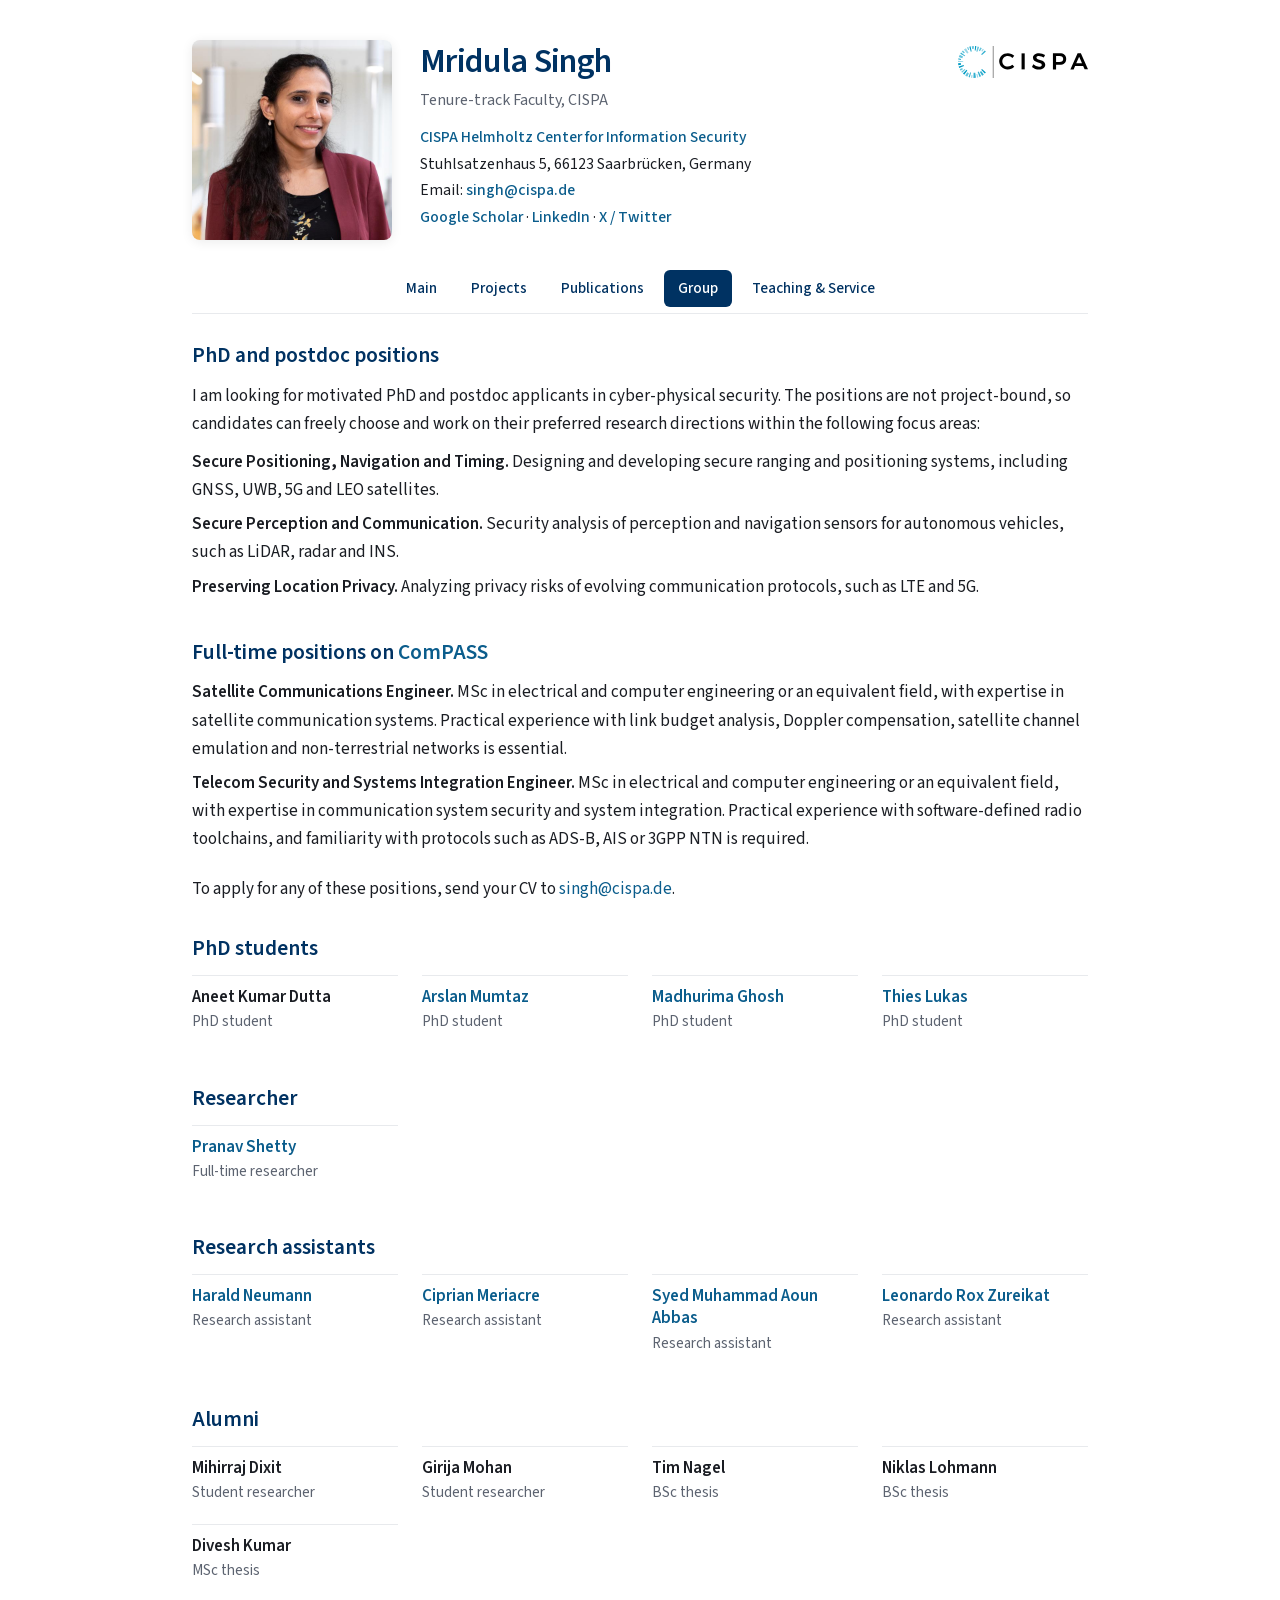
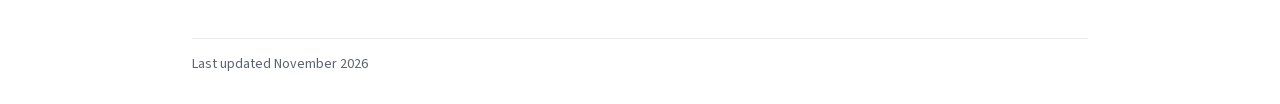
==== group.html @ a7cb1bf7 "new" ====
<!doctype html>
<html lang="en">
  <head>
    <meta charset="utf-8">
    <meta name="viewport" content="width=device-width, initial-scale=1">
    <title>Group · Mridula Singh</title>
    <meta name="description" content="Mridula Singh, tenure-track faculty at CISPA Helmholtz Center for Information Security. Wireless and systems security.">
    <link rel="stylesheet" href="style.css">
  </head>
  <body>
    <div class="wrap">
      <header class="site-header">
        <img class="headshot" src="mridula.jpg" width="600" height="600" alt="Portrait of Mridula Singh">
        <div class="info">
          <h1><a href="index.html">Mridula Singh</a></h1>
          <p class="tagline">Tenure-track Faculty, CISPA</p>
          <p class="hmeta"><a href="https://cispa.de/en/people/c01mrsi" target="_blank" rel="noopener">CISPA Helmholtz Center for Information Security</a><br>Stuhlsatzenhaus 5, 66123 Saarbrücken, Germany<br>Email: <a href="mailto:singh@cispa.de">singh@cispa.de</a><br><a href="https://scholar.google.com/citations?user=0nTK5BsAAAAJ" target="_blank" rel="noopener">Google Scholar</a> · <a href="https://www.linkedin.com/in/mridula-singh-9a480925" target="_blank" rel="noopener">LinkedIn</a> · <a href="https://twitter.com/singh_mridula" target="_blank" rel="noopener">X / Twitter</a></p>
        </div>
        <div class="logos">
          <img src="cispa-logo.svg" width="4100" height="1000" alt="CISPA">
        </div>
      </header>
      <nav id="mainmenu" aria-label="Main">
        <ul>
          <li><a href="index.html">Main</a></li>
          <li><a href="projects.html">Projects</a></li>
          <li><a href="publications.html">Publications</a></li>
          <li><a href="group.html" class="selected">Group</a></li>
          <li><a href="teaching-service.html">Teaching &amp; Service</a></li>
        </ul>
      </nav>
      <main>
        <h2 id="positions">PhD and postdoc positions</h2>
        <p class="roles">I am looking for motivated PhD and postdoc applicants in cyber-physical security. The positions are not project-bound, so candidates can freely choose and work on their preferred research directions within the following focus areas:</p>
        <ul class="plain roles">
          <li><span class="rname">Secure Positioning, Navigation and Timing.</span> Designing and developing secure ranging and positioning systems, including GNSS, UWB, 5G and LEO satellites.</li>
          <li><span class="rname">Secure Perception and Communication.</span> Security analysis of perception and navigation sensors for autonomous vehicles, such as LiDAR, radar and INS.</li>
          <li><span class="rname">Preserving Location Privacy.</span> Analyzing privacy risks of evolving communication protocols, such as LTE and 5G.</li>
        </ul>
        <h2>Full-time positions on <a href="https://www.forschung-it-sicherheit-kommunikationssysteme.de/projekte/compass" target="_blank" rel="noopener">ComPASS</a></h2>
        <ul class="plain roles">
          <li><span class="rname">Satellite Communications Engineer.</span> MSc in electrical and computer engineering or an equivalent field, with expertise in satellite communication systems. Practical experience with link budget analysis, Doppler compensation, satellite channel emulation and non-terrestrial networks is essential.</li>
          <li><span class="rname">Telecom Security and Systems Integration Engineer.</span> MSc in electrical and computer engineering or an equivalent field, with expertise in communication system security and system integration. Practical experience with software-defined radio toolchains, and familiarity with protocols such as ADS-B, AIS or 3GPP NTN is required.</li>
        </ul>
        <p class="apply">To apply for any of these positions, send your CV to <a href="mailto:singh@cispa.de">singh@cispa.de</a>.</p>
        <h2>PhD students</h2>
        <ul class="people">
          <li><span class="pname">Aneet Kumar Dutta</span><span class="pline">PhD student</span></li>
          <li><span class="pname"><a href="https://cispa.de/en/people/c01armu" target="_blank" rel="noopener">Arslan Mumtaz</a></span><span class="pline">PhD student</span></li>
          <li><span class="pname"><a href="https://cispa.de/en/people/c01magh" target="_blank" rel="noopener">Madhurima Ghosh</a></span><span class="pline">PhD student</span></li>
          <li><span class="pname"><a href="https://cispa.de/en/people/c01thlu" target="_blank" rel="noopener">Thies Lukas</a></span><span class="pline">PhD student</span></li>
        </ul>
        <h2>Researcher</h2>
        <ul class="people">
          <li><span class="pname"><a href="https://cispa.de/en/people/c01prsh" target="_blank" rel="noopener">Pranav Shetty</a></span><span class="pline">Full-time researcher</span></li>
        </ul>
        <h2>Research assistants</h2>
        <ul class="people">
          <li><span class="pname"><a href="https://cispa.de/en/people/c03hane" target="_blank" rel="noopener">Harald Neumann</a></span><span class="pline">Research assistant</span></li>
          <li><span class="pname"><a href="https://cispa.de/en/people/c01cime" target="_blank" rel="noopener">Ciprian Meriacre</a></span><span class="pline">Research assistant</span></li>
          <li><span class="pname"><a href="https://cispa.de/en/people/c01syab" target="_blank" rel="noopener">Syed Muhammad Aoun Abbas</a></span><span class="pline">Research assistant</span></li>
          <li><span class="pname"><a href="https://cispa.de/en/people/c01lezu" target="_blank" rel="noopener">Leonardo Rox Zureikat</a></span><span class="pline">Research assistant</span></li>
        </ul>
        <h2>Alumni</h2>
        <ul class="people">
          <li><span class="pname">Mihirraj Dixit</span><span class="pline">Student researcher</span></li>
          <li><span class="pname">Girija Mohan</span><span class="pline">Student researcher</span></li>
          <li><span class="pname">Tim Nagel</span><span class="pline">BSc thesis</span></li>
          <li><span class="pname">Niklas Lohmann</span><span class="pline">BSc thesis</span></li>
          <li><span class="pname">Divesh Kumar</span><span class="pline">MSc thesis</span></li>
        </ul>
      </main>
      <footer class="foot">
        Last updated November 2026
      </footer>
    </div>
  </body>
</html>
---- style.css ----
@font-face {
  font-family: 'Source Sans 3';
  font-style: normal;
  font-weight: 400 600;
  font-display: swap;
  src: url(fonts/source-sans-3-normal-latin-ext.woff2) format('woff2');
  unicode-range: U+0100-02BA, U+02BD-02C5, U+02C7-02CC, U+02CE-02D7, U+02DD-02FF, U+0304, U+0308, U+0329, U+1D00-1DBF, U+1E00-1E9F, U+1EF2-1EFF, U+2020, U+20A0-20AB, U+20AD-20C4, U+2113, U+2C60-2C7F, U+A720-A7FF;
}

@font-face {
  font-family: 'Source Sans 3';
  font-style: normal;
  font-weight: 400 600;
  font-display: swap;
  src: url(fonts/source-sans-3-normal-latin.woff2) format('woff2');
  unicode-range: U+0000-00FF, U+0131, U+0152-0153, U+02BB-02BC, U+02C6, U+02DA, U+02DC, U+0304, U+0308, U+0329, U+2000-206F, U+20AC, U+2122, U+2191, U+2193, U+2212, U+2215, U+FEFF, U+FFFD;
}

:root {
  --bg: #ffffff;
  --surface: #fff;
  --ink: #1a1d23;
  --muted: #5c6370;
  --link: #0b5d8c;
  --link-hover: #084a70;
  --accent: #003262;
  --line: #e8eaed;
  --sans: "Source Sans 3",system-ui,-apple-system,"Segoe UI",Roboto,"Helvetica Neue",Arial,sans-serif;
}

* {
  box-sizing: border-box;
}

html {
  scroll-behavior: smooth;
  -webkit-text-size-adjust: 100%;
}

body {
  margin: 0;
  background: var(--bg);
  color: var(--ink);
  font: 400 17px/1.65 var(--sans);
  overflow-wrap: break-word;
}

a {
  color: var(--link);
  text-decoration: none;
  text-underline-offset: .15em;
}

a:hover {
  color: var(--link-hover);
  text-decoration: underline;
}

:focus-visible {
  outline: 2px solid var(--accent);
  outline-offset: 2px;
}

h1,h2,p {
  margin: 0;
}

ul {
  list-style: none;
  margin: 0;
  padding: 0;
}

img {
  max-width: 100%;
  height: auto;
}

.wrap {
  max-width: 60rem;
  margin: 0 auto;
  padding: 32px 32px 28px;
}

.site-header {
  display: grid;
  grid-template-columns: auto minmax(0,1fr) auto;
  gap: 28px;
  align-items: start;
  padding: 8px 0 4px;
  margin-bottom: 20px;
}

.headshot {
  display: block;
  width: 200px;
  border-radius: 8px;
  box-shadow: 0 2px 12px rgba(0,0,0,.08);
}

.info h1 {
  font-size: 34px;
  font-weight: 600;
  letter-spacing: -.02em;
  line-height: 1.2;
  color: var(--accent);
  margin: 2px 0 6px;
}

.info h1 a {
  color: inherit;
  text-decoration: none;
}

.tagline {
  font-size: 16px;
  line-height: 1.45;
  color: var(--muted);
  margin-bottom: 12px;
}

.hmeta {
  font-size: 15.7px;
  line-height: 1.7;
}

.hmeta a {
  font-weight: 500;
}

.logos img {
  display: block;
  width: 130px;
  margin-top: 6px;
}

#mainmenu ul {
  display: flex;
  flex-wrap: wrap;
  justify-content: center;
  gap: 4px 6px;
  padding: 6px 0;
  border-bottom: 1px solid var(--line);
}

#mainmenu a {
  display: inline-block;
  font-size: 15.2px;
  font-weight: 500;
  line-height: 1.4;
  padding: 8px 14px;
  border-radius: 6px;
  color: var(--accent);
  white-space: nowrap;
}

#mainmenu a:hover {
  color: var(--accent);
  background: rgba(0,50,98,.08);
  text-decoration: none;
}

#mainmenu a.selected,#mainmenu a.selected:hover {
  background: var(--accent);
  color: #fff;
}

main {
  padding: 28px 0 36px;
}

main h2 {
  color: var(--accent);
  font-size: 21.5px;
  font-weight: 600;
  line-height: 1.3;
  margin: 32px 0 12px;
}

main>h2:first-child,main>.project:first-child {
  margin-top: 0;
}

.bio p {
  margin-bottom: 16px;
}

.news li {
  display: grid;
  grid-template-columns: 78px minmax(0,1fr);
  gap: 12px;
  padding: 0 0 8px;
}

.date {
  font-size: 15px;
  color: var(--muted);
  white-space: nowrap;
  line-height: 1.75;
}

.selected li {
  padding: 0 0 10px;
}

.selected a {
  font-weight: 500;
}

.meta {
  display: block;
  font-size: 15px;
  color: var(--muted);
}

.award {
  color: var(--accent);
  font-weight: 600;
}

.more {
  font-weight: 500;
}

.project {
  display: grid;
  grid-template-columns: 260px minmax(0,1fr);
  gap: 28px;
  align-items: start;
  padding: 28px 0;
  border-top: 1px solid var(--line);
}

.project:first-of-type {
  border-top: 0;
  padding-top: 4px;
}

.project.flip {
  grid-template-columns: minmax(0,1fr) 260px;
}

.project.flip .p-media {
  order: 2;
}

.p-media {
  background: var(--surface);
  border: 1px solid var(--line);
  border-radius: 10px;
  padding: 8px;
  overflow: hidden;
  box-shadow: 0 1px 2px rgba(0,0,0,.04);
}

.p-img {
  display: block;
  aspect-ratio: 260/167;
}

.p-img img {
  display: block;
  width: 100%;
  height: 100%;
  object-fit: contain;
}

.p-video {
  position: relative;
}

.p-video::after {
  content: "";
  position: absolute;
  left: 50%;
  top: 50%;
  width: 46px;
  height: 46px;
  margin: -23px 0 0 -23px;
  border-radius: 50%;
  background: rgba(0,50,98,.82) url("data:image/svg+xml,%3Csvg xmlns='http://www.w3.org/2000/svg' viewBox='0 0 24 24'%3E%3Cpath fill='white' d='M8 5v14l11-7z'/%3E%3C/svg%3E") center/28px no-repeat;
}

.p-video:hover::after {
  background-color: var(--link);
}

.p-cap {
  font-size: 13px;
  line-height: 1.35;
  color: var(--muted);
  margin: 6px 0 0;
  text-align: center;
}

.vid-dlg {
  width: min(960px,94vw);
  padding: 0;
  border: 0;
  background: transparent;
  overflow: visible;
  margin: auto;
}

.vid-dlg::backdrop {
  background: rgba(10,14,20,.84);
}

.vid-dlg iframe {
  display: block;
  width: 100%;
  aspect-ratio: 16/9;
  border: 0;
  background: #000;
  border-radius: 6px;
}

.vid-dlg form {
  text-align: right;
  margin: 0 0 8px;
}

.vid-x {
  font: 500 14px/1 var(--sans);
  color: #fff;
  background: none;
  border: 1px solid rgba(255,255,255,.55);
  border-radius: 4px;
  padding: 7px 12px;
  cursor: pointer;
}

.vid-x:hover {
  background: rgba(255,255,255,.14);
}

.project h2 {
  font-size: 19.5px;
  line-height: 1.3;
  margin: 0 0 8px;
}

.project h2 a,.p-title {
  color: var(--accent);
}

.related {
  margin-top: 12px;
  padding-top: 10px;
  border-top: 1px solid var(--line);
}

.related li {
  font-size: 15.5px;
  line-height: 1.5;
  padding: 0 0 6px;
}

.plinks {
  font-weight: 500;
  white-space: nowrap;
}

.plinks a {
  margin-right: 10px;
}

h2.year {
  margin-top: 28px;
}

main>h2.year:first-child {
  margin-top: 0;
}

.pubs li {
  padding: 0 0 14px;
}

.pub-title {
  display: block;
  font-weight: 600;
  line-height: 1.4;
}

.authors {
  display: block;
  font-size: 15.5px;
  color: var(--muted);
}

.pub-foot {
  display: flex;
  flex-wrap: wrap;
  gap: 0 12px;
  font-size: 15.5px;
  color: var(--muted);
}

.vshort {
  color: var(--ink);
  font-weight: 600;
}

.plain li {
  padding: 0 0 6px;
}

p.roles {
  margin-bottom: 10px;
}

.apply {
  margin-top: 16px;
}

.rname {
  font-weight: 600;
}

.people {
  display: grid;
  grid-template-columns: repeat(auto-fill,minmax(170px,1fr));
  gap: 0 24px;
}

.people li {
  border-top: 1px solid var(--line);
  padding: 10px 0 18px;
}

.pname {
  display: block;
  font-weight: 600;
  line-height: 1.3;
}

.pline {
  display: block;
  font-size: 15px;
  color: var(--muted);
  margin-top: 2px;
}

.foot {
  border-top: 1px solid var(--line);
  padding-top: 14px;
  font-size: 14px;
  color: var(--muted);
}

@media(max-width:720px) {
  .wrap {
    padding: 16px 16px 24px;
  }
  .site-header {
    grid-template-columns: minmax(0,1fr);
    text-align: center;
    gap: 16px;
    padding: 8px 0 0;
  }
  .headshot {
    justify-self: center;
    width: 180px;
  }
  .logos img {
    margin: 0 auto;
    width: 120px;
  }
  .project,.project.flip {
    grid-template-columns: minmax(0,1fr);
    gap: 16px;
  }
  .project.flip .p-media {
    order: 0;
  }
  .p-media {
    max-width: 280px;
  }
  #mainmenu a {
    padding: 7px 11px;
  }
}
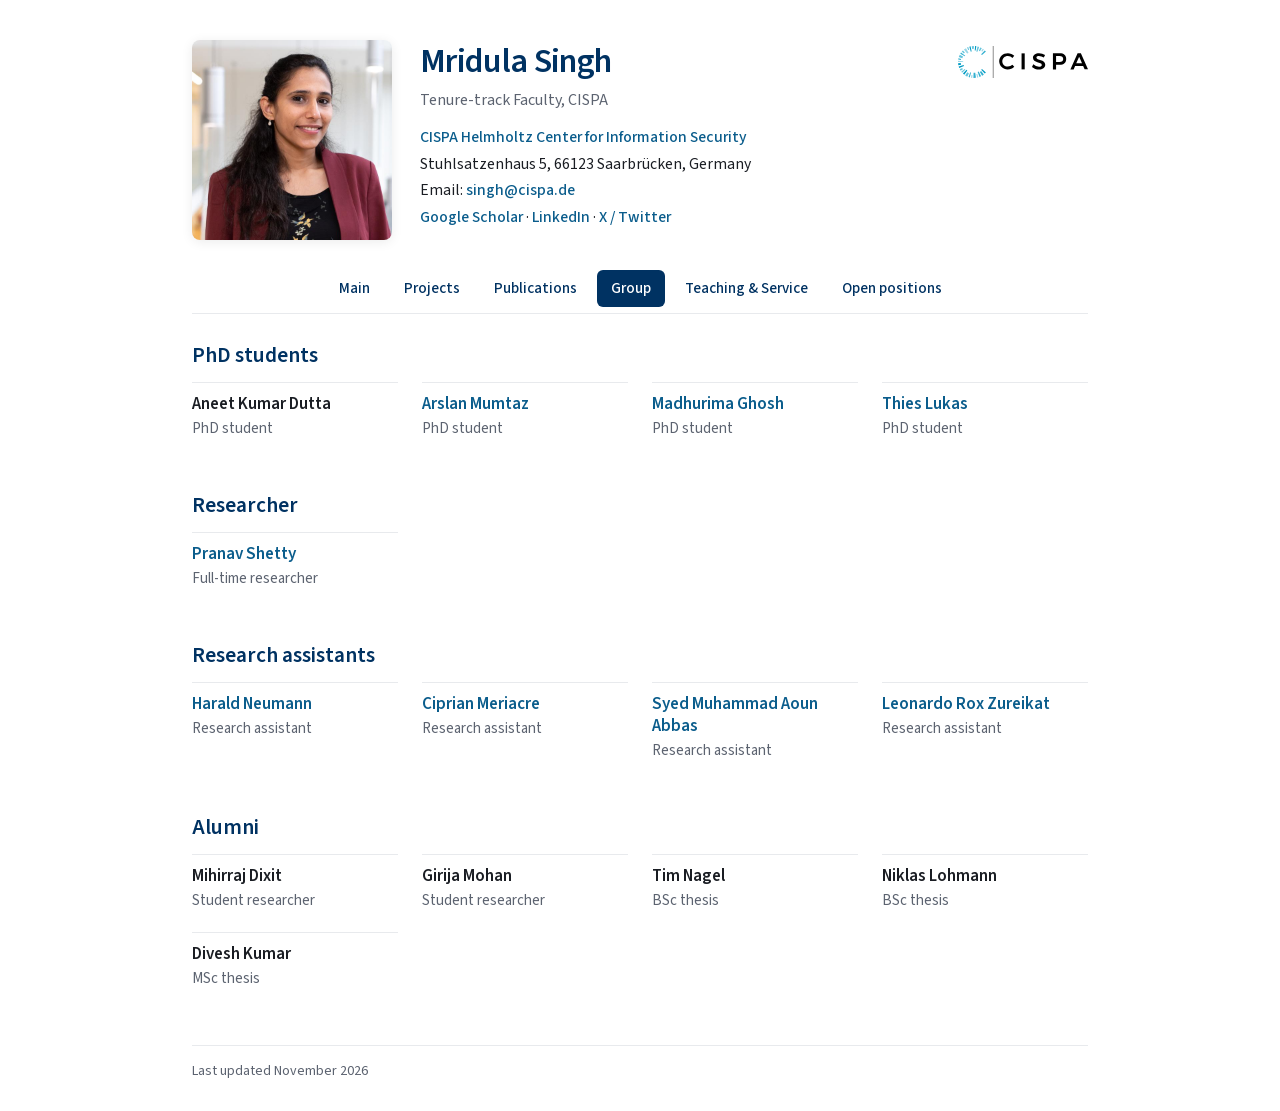
==== commit 319ab3bc: "new_16" ====
--- a/group.html
+++ b/group.html
@@ -27,22 +27,10 @@
           <li><a href="publications.html">Publications</a></li>
           <li><a href="group.html" class="selected">Group</a></li>
           <li><a href="teaching-service.html">Teaching &amp; Service</a></li>
+          <li><a href="positions.html">Open positions</a></li>
         </ul>
       </nav>
       <main>
-        <h2 id="positions">PhD and postdoc positions</h2>
-        <p class="roles">I am looking for motivated PhD and postdoc applicants in cyber-physical security. The positions are not project-bound, so candidates can freely choose and work on their preferred research directions within the following focus areas:</p>
-        <ul class="plain roles">
-          <li><span class="rname">Secure Positioning, Navigation and Timing.</span> Designing and developing secure ranging and positioning systems, including GNSS, UWB, 5G and LEO satellites.</li>
-          <li><span class="rname">Secure Perception and Communication.</span> Security analysis of perception and navigation sensors for autonomous vehicles, such as LiDAR, radar and INS.</li>
-          <li><span class="rname">Preserving Location Privacy.</span> Analyzing privacy risks of evolving communication protocols, such as LTE and 5G.</li>
-        </ul>
-        <h2>Full-time positions on <a href="https://www.forschung-it-sicherheit-kommunikationssysteme.de/projekte/compass" target="_blank" rel="noopener">ComPASS</a></h2>
-        <ul class="plain roles">
-          <li><span class="rname">Satellite Communications Engineer.</span> MSc in electrical and computer engineering or an equivalent field, with expertise in satellite communication systems. Practical experience with link budget analysis, Doppler compensation, satellite channel emulation and non-terrestrial networks is essential.</li>
-          <li><span class="rname">Telecom Security and Systems Integration Engineer.</span> MSc in electrical and computer engineering or an equivalent field, with expertise in communication system security and system integration. Practical experience with software-defined radio toolchains, and familiarity with protocols such as ADS-B, AIS or 3GPP NTN is required.</li>
-        </ul>
-        <p class="apply">To apply for any of these positions, send your CV to <a href="mailto:singh@cispa.de">singh@cispa.de</a>.</p>
         <h2>PhD students</h2>
         <ul class="people">
           <li><span class="pname">Aneet Kumar Dutta</span><span class="pline">PhD student</span></li>
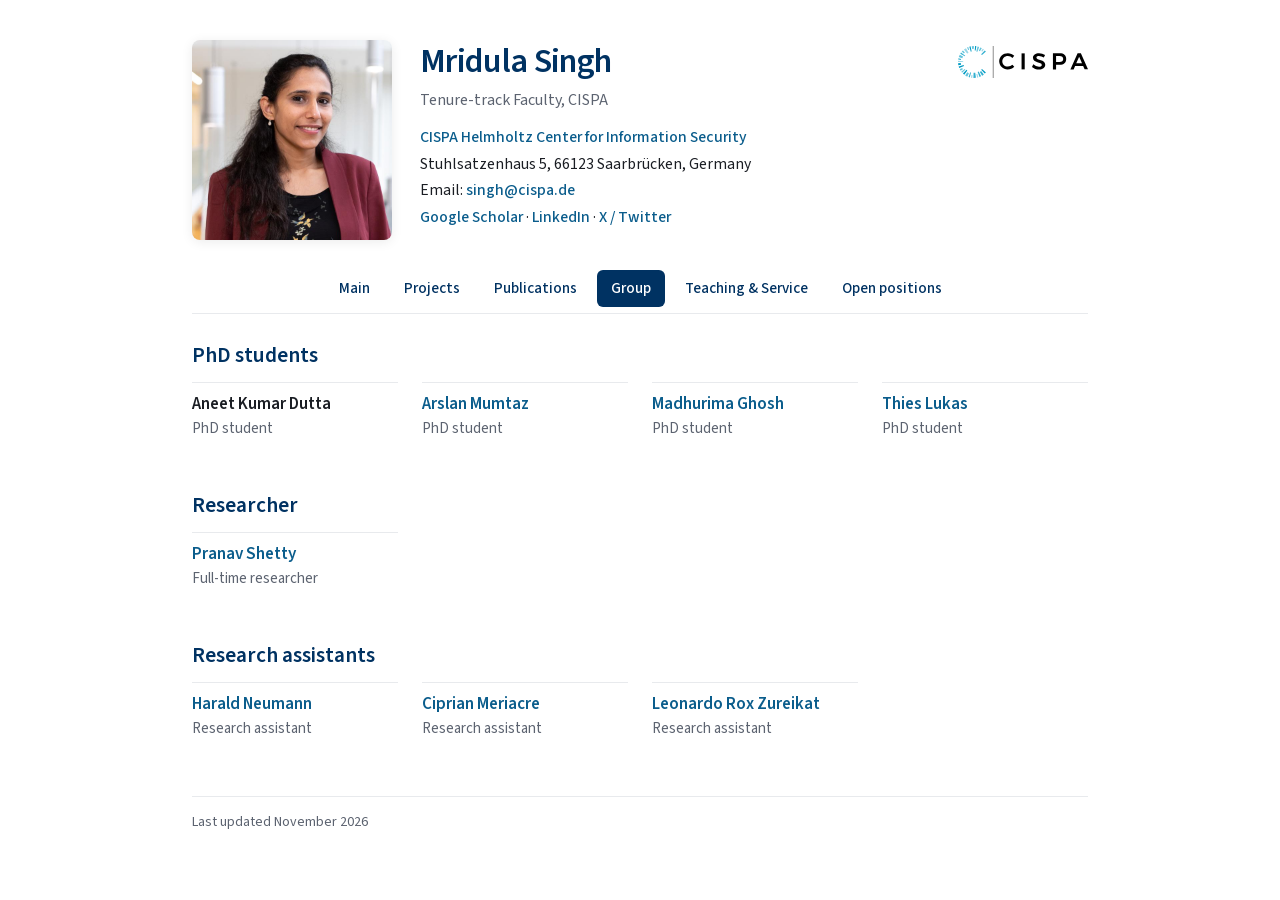
==== commit 57b65f24: "Update group.html to remove alumni and a research assistant Removed Syed Muhammad Aoun Abbas from re" ====
--- a/group.html
+++ b/group.html
@@ -46,16 +46,7 @@
         <ul class="people">
           <li><span class="pname"><a href="https://cispa.de/en/people/c03hane" target="_blank" rel="noopener">Harald Neumann</a></span><span class="pline">Research assistant</span></li>
           <li><span class="pname"><a href="https://cispa.de/en/people/c01cime" target="_blank" rel="noopener">Ciprian Meriacre</a></span><span class="pline">Research assistant</span></li>
-          <li><span class="pname"><a href="https://cispa.de/en/people/c01syab" target="_blank" rel="noopener">Syed Muhammad Aoun Abbas</a></span><span class="pline">Research assistant</span></li>
           <li><span class="pname"><a href="https://cispa.de/en/people/c01lezu" target="_blank" rel="noopener">Leonardo Rox Zureikat</a></span><span class="pline">Research assistant</span></li>
-        </ul>
-        <h2>Alumni</h2>
-        <ul class="people">
-          <li><span class="pname">Mihirraj Dixit</span><span class="pline">Student researcher</span></li>
-          <li><span class="pname">Girija Mohan</span><span class="pline">Student researcher</span></li>
-          <li><span class="pname">Tim Nagel</span><span class="pline">BSc thesis</span></li>
-          <li><span class="pname">Niklas Lohmann</span><span class="pline">BSc thesis</span></li>
-          <li><span class="pname">Divesh Kumar</span><span class="pline">MSc thesis</span></li>
         </ul>
       </main>
       <footer class="foot">
--- a/style.css
+++ b/style.css
@@ -442,6 +442,73 @@
   margin-top: 2px;
 }
 
+/* ComPASS hiring page (compass.html) */
+.hiring p {
+  margin-bottom: 12px;
+}
+
+.role-index {
+  margin: 0;
+  padding-left: 1.4em;
+}
+
+.role-index li {
+  padding: 0 0 4px;
+}
+
+.role-index a {
+  font-weight: 500;
+}
+
+.role {
+  margin-top: 24px;
+  padding-top: 20px;
+  border-top: 1px solid var(--line);
+}
+
+.role h3 {
+  margin: 0 0 8px;
+  font-size: 19px;
+  font-weight: 600;
+  line-height: 1.3;
+  color: var(--accent);
+}
+
+.role h4 {
+  margin: 14px 0 4px;
+  font-size: 16px;
+  font-weight: 600;
+}
+
+.bullets {
+  list-style: disc;
+  padding-left: 1.3em;
+  margin-bottom: 12px;
+}
+
+.bullets li {
+  padding: 0 0 4px;
+}
+
+.facts {
+  display: grid;
+  grid-template-columns: max-content minmax(0,1fr);
+  gap: 4px 20px;
+  margin: 0;
+}
+
+.facts dt {
+  font-weight: 600;
+}
+
+.facts dd {
+  margin: 0;
+}
+
+.apply-now {
+  font-weight: 600;
+}
+
 .foot {
   border-top: 1px solid var(--line);
   padding-top: 14px;
@@ -480,4 +547,11 @@
   #mainmenu a {
     padding: 7px 11px;
   }
-}
+  .facts {
+    grid-template-columns: minmax(0,1fr);
+    gap: 0;
+  }
+  .facts dd {
+    margin-bottom: 8px;
+  }
+}
